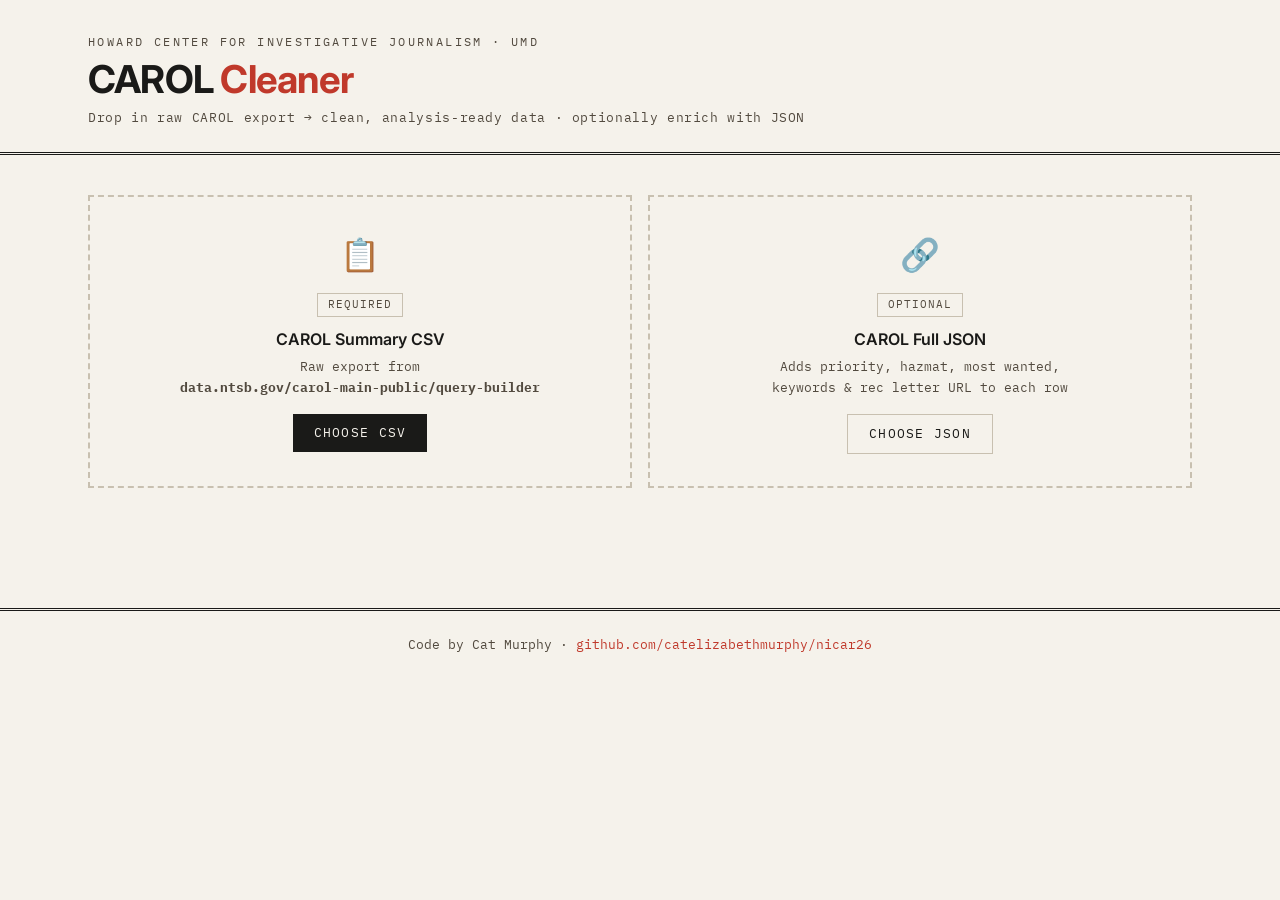
==== index.html @ fdfa16e6 "publish carol cleaner" ====
<!DOCTYPE html>
<html lang="en">
<head>
<meta charset="UTF-8">
<meta name="viewport" content="width=device-width, initial-scale=1.0">
<title>CAROL Cleaner</title>
<link href="https://fonts.googleapis.com/css2?family=Inter:wght@400;500;600;700&family=IBM+Plex+Mono:wght@400;500&display=swap" rel="stylesheet">
<link rel="stylesheet" href="carol_cleaner.css">
</head>
<body>

<header>
  <div class="header-inner">
    <div class="masthead-label">Howard Center for Investigative Journalism · UMD</div>
    <h1>CAROL <span>Cleaner</span></h1>
    <div class="byline">Drop in raw CAROL export → clean, analysis-ready data · optionally enrich with JSON</div>
  </div>
</header>

<main>
  <div class="upload-row">
    <div class="drop-zone" id="drop-zone-csv">
      <span class="drop-icon">📋</span>
      <div class="dz-tag" id="csv-tag">Required</div>
      <h2>CAROL Summary CSV</h2>
      <p>Raw export from<br><strong>data.ntsb.gov/carol-main-public/query-builder</strong></p>
      <label class="file-btn" for="file-input-csv">Choose CSV</label>
      <input type="file" id="file-input-csv" accept=".csv">
      <div class="loaded-name" id="csv-loaded-name"></div>
    </div>
    <div class="drop-zone" id="drop-zone-json">
      <span class="drop-icon">🔗</span>
      <div class="dz-tag" id="json-tag">Optional</div>
      <h2>CAROL Full JSON</h2>
      <p>Adds priority, hazmat, most wanted,<br>keywords &amp; rec letter URL to each row</p>
      <label class="file-btn secondary" for="file-input-json">Choose JSON</label>
      <input type="file" id="file-input-json" accept=".json">
      <div class="loaded-name" id="json-loaded-name"></div>
    </div>
  </div>

  <div id="log-section">
    <div class="log-label">Processing log</div>
    <div id="log"></div>
  </div>

  <div id="stats-bar">
    <div class="stat"><div class="stat-num" id="stat-rows">—</div><div class="stat-label">Total Rows</div></div>
    <div class="stat"><div class="stat-num" id="stat-recs">—</div><div class="stat-label">Unique Recs</div></div>
    <div class="stat"><div class="stat-num" id="stat-open">—</div><div class="stat-label">Open</div></div>
    <div class="stat"><div class="stat-num" id="stat-closed">—</div><div class="stat-label">Closed</div></div>
  </div>

  <div id="table-section">
    <div class="table-header">
      <div class="table-title">Clean Data</div>
      <div class="table-controls">
        <input type="text" id="search" placeholder="Search any column…">
        <select id="status-filter">
          <option value="">All statuses</option>
          <option value="Open">Open</option>
          <option value="Closed">Closed</option>
        </select>
        <button class="download-btn" id="download-btn">↓ Download CSV</button>
      </div>
    </div>
    <div class="table-wrap">
      <table>
        <thead id="table-head"></thead>
        <tbody id="table-body"></tbody>
      </table>
    </div>
    <div class="pagination">
      <span id="page-info"></span>
      <div class="page-btns" id="page-btns"></div>
    </div>
  </div>
</main>

<footer>
  <div class="footer-inner">
    <div class="footer-credit">Code by Cat Murphy · <a href="https://github.com/catelizabethmurphy/nicar26" target="_blank" rel="noopener">github.com/catelizabethmurphy/nicar26</a></div>
  </div>
</footer>

<div class="modal-overlay" id="modal-overlay">
  <div class="modal">
    <div class="modal-header">
      <div>
        <div class="modal-srid" id="modal-srid"></div>
        <div class="modal-title" id="modal-recipient"></div>
      </div>
      <button class="modal-close" id="modal-close">✕ Close</button>
    </div>
    <div class="modal-body">
      <div class="modal-rec-text" id="modal-rec-text"></div>

      <div class="modal-section-label">From CSV</div>
      <div class="modal-grid" id="modal-grid-csv"></div>

      <div class="modal-enriched" id="modal-enriched">
        <div class="modal-section-label">From JSON</div>
        <div class="modal-grid" id="modal-grid-json"></div>
      </div>

      <div class="modal-links" id="modal-links"></div>
    </div>
  </div>
</div>

<script src="carol_cleaner.js"></script>
</body>
</html>
---- carol_cleaner.css ----
*, *::before, *::after { box-sizing: border-box; margin: 0; padding: 0; }
:root {
  --ink: #1a1a18; --paper: #f5f2eb; --accent: #c0392b;
  --rule: #c8c0b0; --muted: #524a3f;
  --mono: 'IBM Plex Mono', monospace; --sans: 'Inter', -apple-system, system-ui, sans-serif;
}
body { background: var(--paper); color: var(--ink); font-family: var(--sans); min-height: 100vh; line-height: 1.6; }

header { border-bottom: 3px double var(--ink); }
.header-inner { max-width: 1200px; margin: 0 auto; padding: 2rem 3rem 1.5rem; }
.masthead-label { font-family: var(--mono); font-size: 0.75rem; letter-spacing: 0.2em; text-transform: uppercase; color: var(--muted); margin-bottom: 0.4rem; }
h1 { font-size: clamp(1.6rem, 3vw, 2.4rem); font-weight: 700; line-height: 1.1; letter-spacing: -0.02em; }
h1 span { color: var(--accent); }
.byline { font-family: var(--mono); font-size: 0.8rem; color: var(--muted); letter-spacing: 0.05em; margin-top: 0.5rem; }

main { padding: 2.5rem 3rem; max-width: 1200px; margin: 0 auto; }

/* Upload row */
.upload-row { display: grid; grid-template-columns: 1fr 1fr; gap: 1rem; margin-bottom: 2rem; }

.drop-zone {
  border: 2px dashed var(--rule); padding: 2rem 1.5rem; text-align: center;
  cursor: pointer; transition: border-color 0.2s, background 0.2s;
}
.drop-zone:hover, .drop-zone.dragover { border-color: var(--ink); background: rgba(0,0,0,0.02); }
.drop-zone.loaded { border-color: #8bc34a; border-style: solid; }

.drop-icon { font-size: 2rem; margin-bottom: 0.6rem; display: block; }
.drop-zone h2 { font-size: 1rem; font-weight: 600; margin-bottom: 0.3rem; }
.drop-zone p { font-family: var(--mono); font-size: 0.8rem; color: var(--muted); line-height: 1.6; }

.dz-tag {
  display: inline-block; font-family: var(--mono); font-size: 0.7rem; letter-spacing: 0.1em;
  text-transform: uppercase; padding: 0.15rem 0.6rem; border: 1px solid var(--rule);
  color: var(--muted); margin-bottom: 0.6rem;
}
.drop-zone.loaded .dz-tag { border-color: #8bc34a; color: #155724; background: #d4edda; }

.file-btn {
  display: inline-block; margin-top: 1rem; padding: 0.55rem 1.3rem;
  background: var(--ink); color: var(--paper); font-family: var(--mono);
  font-size: 0.8rem; letter-spacing: 0.1em; text-transform: uppercase;
  cursor: pointer; border: none; transition: background 0.15s;
}
.file-btn:hover { background: var(--accent); }
.file-btn.secondary { background: transparent; color: var(--ink); border: 1px solid var(--rule); }
.file-btn.secondary:hover { background: var(--ink); color: var(--paper); }

#file-input-csv, #file-input-json { display: none; }
.loaded-name { font-family: var(--mono); font-size: 0.75rem; color: #155724; margin-top: 0.6rem; display: none; }
.drop-zone.loaded .loaded-name { display: block; }

/* Log */
#log-section { display: none; margin-bottom: 2rem; }
.log-label { font-family: var(--mono); font-size: 0.75rem; letter-spacing: 0.15em; text-transform: uppercase; color: var(--muted); margin-bottom: 0.5rem; display: flex; align-items: center; gap: 0.5rem; }
.log-label::after { content: ''; flex: 1; height: 1px; background: var(--rule); }
#log { background: #1a1a18; color: #a8d8a8; font-family: var(--mono); font-size: 0.85rem; line-height: 1.8; padding: 1.25rem 1.5rem; overflow-y: auto; max-height: 200px; }
#log .step { color: #f0e68c; } #log .ok { color: #a8d8a8; } #log .info { color: #87ceeb; } #log .warn { color: #ffa07a; }

/* Stats */
#stats-bar { display: none; grid-template-columns: repeat(4, 1fr); gap: 1px; background: var(--rule); border: 1px solid var(--rule); margin-bottom: 2rem; }
.stat { background: var(--paper); padding: 1rem 1.25rem; text-align: center; }
.stat-num { font-family: var(--mono); font-size: 1.6rem; font-weight: 500; color: var(--accent); line-height: 1; margin-bottom: 0.3rem; }
.stat-label { font-family: var(--mono); font-size: 0.7rem; letter-spacing: 0.12em; text-transform: uppercase; color: var(--muted); }

/* Table */
#table-section { display: none; }
.table-header { display: flex; justify-content: space-between; align-items: center; margin-bottom: 1rem; gap: 1rem; flex-wrap: wrap; }
.table-title { font-size: 1rem; font-weight: 600; }
.table-controls { display: flex; gap: 0.5rem; align-items: center; flex-wrap: wrap; }

input[type="text"] { font-family: var(--mono); font-size: 0.85rem; padding: 0.5rem 0.85rem; border: 1px solid var(--rule); background: white; outline: none; width: 220px; transition: border-color 0.15s; }
input[type="text"]:focus { border-color: var(--ink); }
select { font-family: var(--mono); font-size: 0.85rem; padding: 0.5rem 0.85rem; border: 1px solid var(--rule); background: white; outline: none; cursor: pointer; }
.download-btn { padding: 0.5rem 1.1rem; background: var(--accent); color: white; font-family: var(--mono); font-size: 0.8rem; letter-spacing: 0.08em; text-transform: uppercase; cursor: pointer; border: none; transition: opacity 0.15s; }
.download-btn:hover { opacity: 0.85; }

.table-wrap { overflow-x: auto; border: 1px solid var(--rule); }
table { width: 100%; border-collapse: collapse; font-size: 0.9rem; }
thead { background: var(--ink); color: var(--paper); position: sticky; top: 0; }
th { font-family: var(--mono); font-size: 0.72rem; letter-spacing: 0.08em; text-transform: uppercase; padding: 0.75rem 0.95rem; text-align: left; white-space: nowrap; cursor: pointer; user-select: none; }
th:hover { background: #333; }
th.sorted-asc::after { content: ' ↑'; color: var(--accent); }
th.sorted-desc::after { content: ' ↓'; color: var(--accent); }
td { padding: 0.65rem 0.95rem; border-bottom: 1px solid var(--rule); vertical-align: top; max-width: 260px; overflow: hidden; text-overflow: ellipsis; white-space: nowrap; }
tr:nth-child(even) td { background: rgba(0,0,0,0.02); }
tr:hover td { background: rgba(192,57,43,0.05); }
tbody tr { cursor: pointer; }

.badge { display: inline-block; font-family: var(--mono); font-size: 0.7rem; letter-spacing: 0.05em; padding: 0.2rem 0.55rem; white-space: nowrap; }
.badge-open     { background: #fef3cd; color: #7d5a00; border: 1px solid #f0c040; }
.badge-closed   { background: #d4edda; color: #155724; border: 1px solid #8bc34a; }
.badge-other    { background: #e8e8e8; color: #555;    border: 1px solid #ccc; }
.badge-urgent   { background: #fde8e8; color: #7b1a1a; border: 1px solid #e88; }
.badge-true     { background: #c8e6c9; color: #1b5e20; border: 1px solid #66bb6a; font-weight: 500; }
.badge-false    { background: #e0e0e0; color: #424242; border: 1px solid #9e9e9e; }

.pagination { display: flex; align-items: center; justify-content: space-between; margin-top: 1rem; font-family: var(--mono); font-size: 0.8rem; color: var(--muted); flex-wrap: wrap; gap: 0.5rem; }
.page-btns { display: flex; gap: 0.25rem; }
.page-btns button { padding: 0.35rem 0.7rem; border: 1px solid var(--rule); background: var(--paper); font-family: var(--mono); font-size: 0.8rem; cursor: pointer; transition: background 0.1s; }
.page-btns button:hover, .page-btns button.active { background: var(--ink); color: var(--paper); border-color: var(--ink); }

/* Modal */
.modal-overlay { display: none; position: fixed; inset: 0; background: rgba(26,26,24,0.65); z-index: 100; align-items: center; justify-content: center; padding: 2rem; backdrop-filter: blur(2px); }
.modal-overlay.open { display: flex; }
.modal { background: var(--paper); border: 2px solid var(--ink); max-width: 800px; width: 100%; max-height: 88vh; overflow-y: auto; animation: modalIn 0.18s ease; }
@keyframes modalIn { from { opacity:0; transform:translateY(12px); } to { opacity:1; transform:translateY(0); } }

.modal-header { border-bottom: 2px solid var(--ink); padding: 1.25rem 1.5rem; display: flex; justify-content: space-between; align-items: flex-start; gap: 1rem; position: sticky; top: 0; background: var(--paper); z-index: 1; }
.modal-srid { font-family: var(--mono); font-size: 0.75rem; letter-spacing: 0.15em; text-transform: uppercase; color: var(--accent); margin-bottom: 0.3rem; }
.modal-title { font-size: 1.05rem; font-weight: 600; line-height: 1.3; }
.modal-close { background: none; border: 1px solid var(--rule); font-family: var(--mono); font-size: 0.8rem; cursor: pointer; padding: 0.2rem 0.6rem; color: var(--muted); flex-shrink: 0; transition: border-color 0.15s, color 0.15s; }
.modal-close:hover { border-color: var(--ink); color: var(--ink); }

.modal-body { padding: 1.5rem; }
.modal-rec-text { font-size: 1rem; line-height: 1.7; border-left: 3px solid var(--accent); padding-left: 1rem; margin-bottom: 1.5rem; }

.modal-section-label { font-family: var(--mono); font-size: 0.7rem; letter-spacing: 0.15em; text-transform: uppercase; color: var(--muted); margin-bottom: 0.5rem; margin-top: 2.5rem; display: flex; align-items: center; gap: 0.5rem; }
.modal-section-label::after { content: ''; flex: 1; height: 1px; background: var(--rule); }
.modal-section-label:first-child { margin-top: 0; }

.modal-grid { display: grid; grid-template-columns: 1fr 1fr; gap: 1px; background: var(--rule); border: 1px solid var(--rule); margin-bottom: 1rem; }
.modal-field { background: var(--paper); padding: 0.7rem 1rem; }
.modal-field.full-width { grid-column: 1 / -1; }
.modal-field-label { font-family: var(--mono); font-size: 0.68rem; letter-spacing: 0.12em; text-transform: uppercase; color: var(--muted); margin-bottom: 0.25rem; }
.modal-field-value { font-size: 0.92rem; line-height: 1.5; word-break: break-word; }

.modal-enriched { display: none; }
.modal-enriched.visible { display: block; }

.modal-links { display: flex; gap: 0.5rem; flex-wrap: wrap; margin-top: 1.25rem; }
.modal-link { font-family: var(--mono); font-size: 0.75rem; letter-spacing: 0.08em; text-transform: uppercase; padding: 0.4rem 0.9rem; border: 1px solid var(--ink); color: var(--ink); text-decoration: none; transition: background 0.15s, color 0.15s; }
.modal-link:hover { background: var(--ink); color: var(--paper); }

/* Footer */
footer { border-top: 3px double var(--ink); margin-top: 3rem; }
.footer-inner { max-width: 1200px; margin: 0 auto; padding: 1.5rem 3rem; text-align: center; }
.footer-credit { font-family: var(--mono); font-size: 0.8rem; color: var(--muted); }
.footer-credit a { color: var(--accent); text-decoration: none; border-bottom: 1px solid transparent; transition: border-color 0.15s; }
.footer-credit a:hover { border-bottom-color: var(--accent); }

@media (max-width: 700px) {
  .header-inner, main { padding: 1.25rem; }
  .footer-inner { padding: 1.25rem; }
  .upload-row { grid-template-columns: 1fr; }
  #stats-bar { grid-template-columns: repeat(2,1fr); }
  td { max-width: 140px; }
  .modal-grid { grid-template-columns: 1fr; }
}
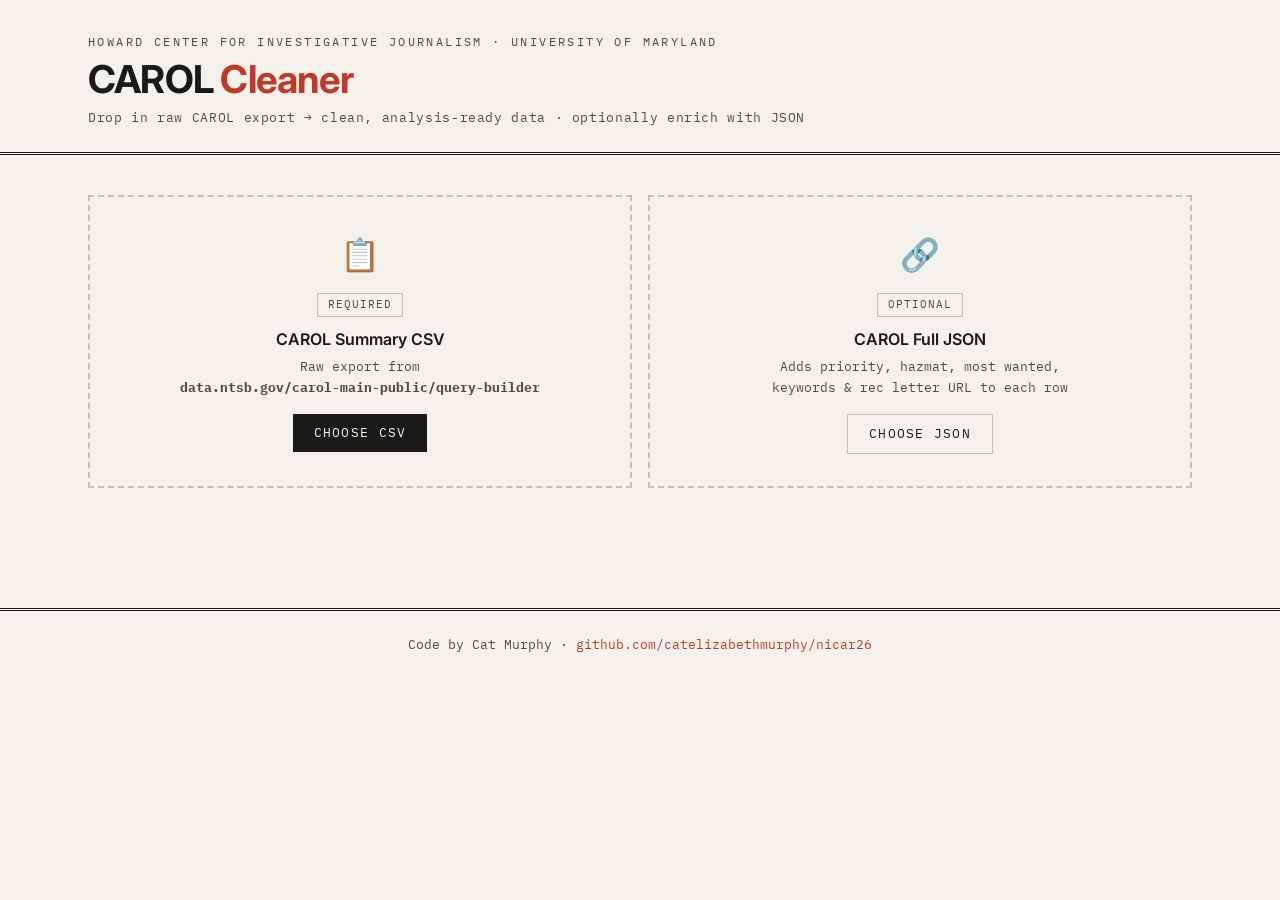
==== commit 5eab2f4a: "Update index.html" ====
--- a/index.html
+++ b/index.html
@@ -11,7 +11,7 @@
 
 <header>
   <div class="header-inner">
-    <div class="masthead-label">Howard Center for Investigative Journalism · UMD</div>
+    <div class="masthead-label">Howard Center for Investigative Journalism · University of Maryland</div>
     <h1>CAROL <span>Cleaner</span></h1>
     <div class="byline">Drop in raw CAROL export → clean, analysis-ready data · optionally enrich with JSON</div>
   </div>
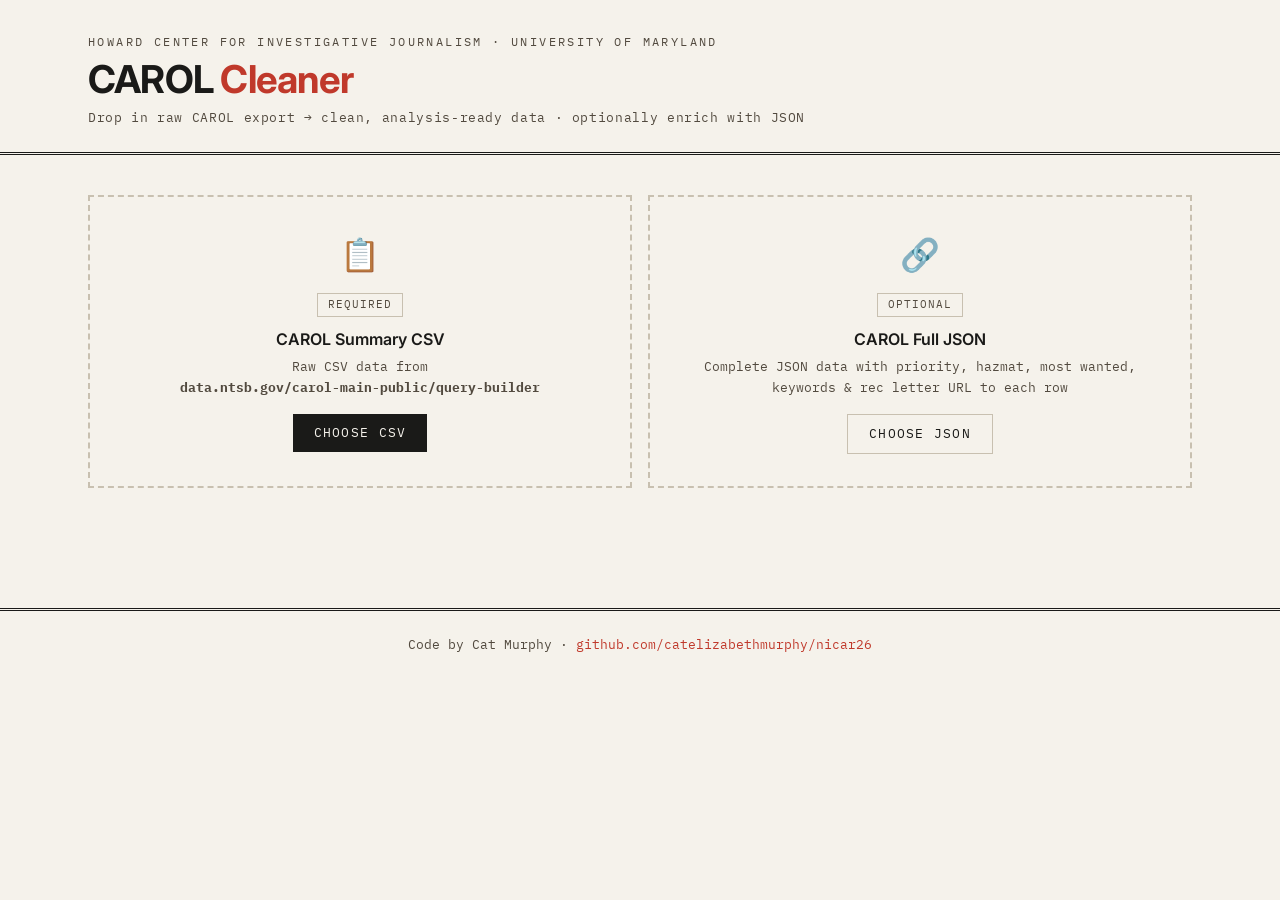
==== commit 3bce4dfe: "update" ====
--- a/index.html
+++ b/index.html
@@ -23,7 +23,7 @@
       <span class="drop-icon">📋</span>
       <div class="dz-tag" id="csv-tag">Required</div>
       <h2>CAROL Summary CSV</h2>
-      <p>Raw export from<br><strong>data.ntsb.gov/carol-main-public/query-builder</strong></p>
+      <p>Raw CSV data from<br><strong>data.ntsb.gov/carol-main-public/query-builder</strong></p>
       <label class="file-btn" for="file-input-csv">Choose CSV</label>
       <input type="file" id="file-input-csv" accept=".csv">
       <div class="loaded-name" id="csv-loaded-name"></div>
@@ -32,7 +32,7 @@
       <span class="drop-icon">🔗</span>
       <div class="dz-tag" id="json-tag">Optional</div>
       <h2>CAROL Full JSON</h2>
-      <p>Adds priority, hazmat, most wanted,<br>keywords &amp; rec letter URL to each row</p>
+      <p>Complete JSON data with priority, hazmat, most wanted,<br>keywords &amp; rec letter URL to each row</p>
       <label class="file-btn secondary" for="file-input-json">Choose JSON</label>
       <input type="file" id="file-input-json" accept=".json">
       <div class="loaded-name" id="json-loaded-name"></div>
--- a/carol_cleaner.css
+++ b/carol_cleaner.css
@@ -76,7 +76,7 @@
 .download-btn:hover { opacity: 0.85; }
 
 .table-wrap { overflow-x: auto; border: 1px solid var(--rule); }
-table { width: 100%; border-collapse: collapse; font-size: 0.9rem; }
+table { width: max-content; min-width: 100%; border-collapse: collapse; font-size: 0.9rem; }
 thead { background: var(--ink); color: var(--paper); position: sticky; top: 0; }
 th { font-family: var(--mono); font-size: 0.72rem; letter-spacing: 0.08em; text-transform: uppercase; padding: 0.75rem 0.95rem; text-align: left; white-space: nowrap; cursor: pointer; user-select: none; }
 th:hover { background: #333; }
@@ -108,20 +108,22 @@
 
 .modal-header { border-bottom: 2px solid var(--ink); padding: 1.25rem 1.5rem; display: flex; justify-content: space-between; align-items: flex-start; gap: 1rem; position: sticky; top: 0; background: var(--paper); z-index: 1; }
 .modal-srid { font-family: var(--mono); font-size: 0.75rem; letter-spacing: 0.15em; text-transform: uppercase; color: var(--accent); margin-bottom: 0.3rem; }
-.modal-title { font-size: 1.05rem; font-weight: 600; line-height: 1.3; }
+.modal-title { font-size: 1.3rem; font-weight: 600; line-height: 1.3; }
 .modal-close { background: none; border: 1px solid var(--rule); font-family: var(--mono); font-size: 0.8rem; cursor: pointer; padding: 0.2rem 0.6rem; color: var(--muted); flex-shrink: 0; transition: border-color 0.15s, color 0.15s; }
 .modal-close:hover { border-color: var(--ink); color: var(--ink); }
 
 .modal-body { padding: 1.5rem; }
-.modal-rec-text { font-size: 1rem; line-height: 1.7; border-left: 3px solid var(--accent); padding-left: 1rem; margin-bottom: 1.5rem; }
+.modal-rec-text { font-size: 1rem; line-height: 1.7; font-style: italic; margin-bottom: 1.5rem; }
 
 .modal-section-label { font-family: var(--mono); font-size: 0.7rem; letter-spacing: 0.15em; text-transform: uppercase; color: var(--muted); margin-bottom: 0.5rem; margin-top: 2.5rem; display: flex; align-items: center; gap: 0.5rem; }
 .modal-section-label::after { content: ''; flex: 1; height: 1px; background: var(--rule); }
 .modal-section-label:first-child { margin-top: 0; }
 
-.modal-grid { display: grid; grid-template-columns: 1fr 1fr; gap: 1px; background: var(--rule); border: 1px solid var(--rule); margin-bottom: 1rem; }
-.modal-field { background: var(--paper); padding: 0.7rem 1rem; }
-.modal-field.full-width { grid-column: 1 / -1; }
+.modal-grid { display: grid; grid-template-columns: 1fr 1fr; border: 1px solid var(--rule); margin-bottom: 1rem; }
+.modal-field { background: var(--paper); padding: 0.7rem 1rem; border-right: 1px solid var(--rule); border-bottom: 1px solid var(--rule); }
+.modal-field:nth-child(even) { border-right: none; }
+.modal-field:nth-last-child(-n+2) { border-bottom: none; }
+.modal-field.full-width { grid-column: 1 / -1; border-right: none; }
 .modal-field-label { font-family: var(--mono); font-size: 0.68rem; letter-spacing: 0.12em; text-transform: uppercase; color: var(--muted); margin-bottom: 0.25rem; }
 .modal-field-value { font-size: 0.92rem; line-height: 1.5; word-break: break-word; }
 
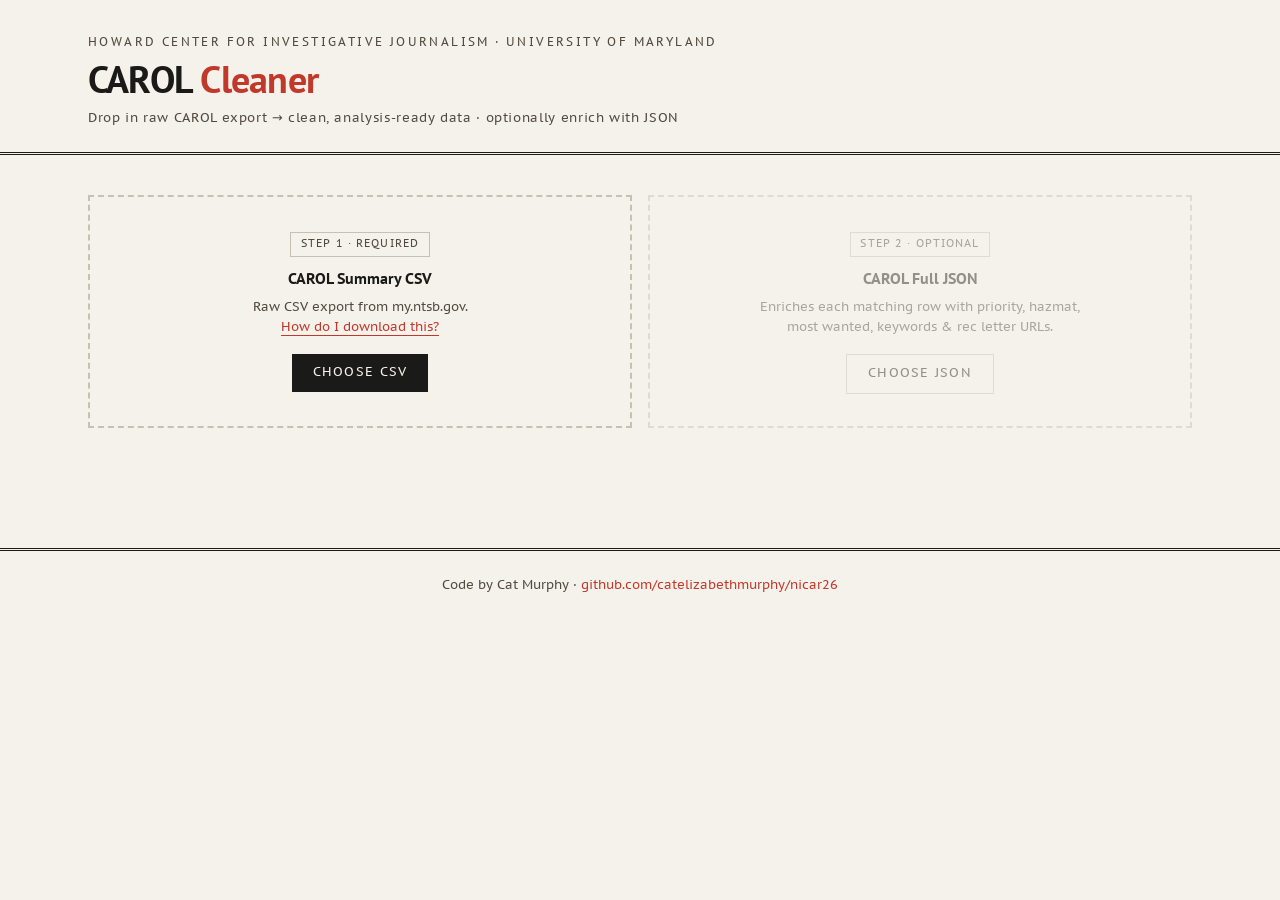
==== commit b9b2adce: "update for IRE" ====
--- a/index.html
+++ b/index.html
@@ -4,7 +4,7 @@
 <meta charset="UTF-8">
 <meta name="viewport" content="width=device-width, initial-scale=1.0">
 <title>CAROL Cleaner</title>
-<link href="https://fonts.googleapis.com/css2?family=Inter:wght@400;500;600;700&family=IBM+Plex+Mono:wght@400;500&display=swap" rel="stylesheet">
+<link href="https://fonts.googleapis.com/css2?family=PT+Sans:ital,wght@0,400;0,700;1,400;1,700&family=PT+Sans+Caption:wght@400;700&display=swap" rel="stylesheet">
 <link rel="stylesheet" href="carol_cleaner.css">
 </head>
 <body>
@@ -20,19 +20,17 @@
 <main>
   <div class="upload-row">
     <div class="drop-zone" id="drop-zone-csv">
-      <span class="drop-icon">📋</span>
-      <div class="dz-tag" id="csv-tag">Required</div>
+      <div class="dz-tag" id="csv-tag">Step 1 · required</div>
       <h2>CAROL Summary CSV</h2>
-      <p>Raw CSV data from<br><strong>data.ntsb.gov/carol-main-public/query-builder</strong></p>
+      <p>Raw CSV export from my.ntsb.gov.<br><a class="guide-link" href="#" id="guide-link">How do I download this?</a></p>
       <label class="file-btn" for="file-input-csv">Choose CSV</label>
       <input type="file" id="file-input-csv" accept=".csv">
       <div class="loaded-name" id="csv-loaded-name"></div>
     </div>
-    <div class="drop-zone" id="drop-zone-json">
-      <span class="drop-icon">🔗</span>
-      <div class="dz-tag" id="json-tag">Optional</div>
+    <div class="drop-zone disabled" id="drop-zone-json">
+      <div class="dz-tag" id="json-tag">Step 2 · optional</div>
       <h2>CAROL Full JSON</h2>
-      <p>Complete JSON data with priority, hazmat, most wanted,<br>keywords &amp; rec letter URL to each row</p>
+      <p>Enriches each matching row with priority, hazmat,<br>most wanted, keywords &amp; rec letter URLs.</p>
       <label class="file-btn secondary" for="file-input-json">Choose JSON</label>
       <input type="file" id="file-input-json" accept=".json">
       <div class="loaded-name" id="json-loaded-name"></div>
@@ -40,7 +38,7 @@
   </div>
 
   <div id="log-section">
-    <div class="log-label">Processing log</div>
+    <div class="log-label">What the cleaner did</div>
     <div id="log"></div>
   </div>
 
@@ -53,15 +51,17 @@
 
   <div id="table-section">
     <div class="table-header">
-      <div class="table-title">Clean Data</div>
-      <div class="table-controls">
+      <div class="table-controls-left">
         <input type="text" id="search" placeholder="Search any column…">
         <select id="status-filter">
           <option value="">All statuses</option>
           <option value="Open">Open</option>
           <option value="Closed">Closed</option>
         </select>
-        <button class="download-btn" id="download-btn">↓ Download CSV</button>
+      </div>
+      <div class="table-controls-right">
+        <button class="download-btn" id="download-btn">Download CSV</button>
+        <button class="download-btn clipboard-btn" id="clipboard-btn">Copy to clipboard</button>
       </div>
     </div>
     <div class="table-wrap">
@@ -90,7 +90,7 @@
         <div class="modal-srid" id="modal-srid"></div>
         <div class="modal-title" id="modal-recipient"></div>
       </div>
-      <button class="modal-close" id="modal-close">✕ Close</button>
+      <button class="modal-close" id="modal-close">Close</button>
     </div>
     <div class="modal-body">
       <div class="modal-rec-text" id="modal-rec-text"></div>
@@ -108,6 +108,33 @@
   </div>
 </div>
 
+<div class="modal-overlay" id="guide-overlay">
+  <div class="modal">
+    <div class="modal-header">
+      <div>
+        <div class="modal-srid">Getting CAROL data</div>
+        <div class="modal-title">How to download your files</div>
+      </div>
+      <button class="modal-close" id="guide-close">Close</button>
+    </div>
+    <div class="modal-body">
+      <div class="modal-section-label">Summary CSV — required</div>
+      <ol class="guide-list">
+        <li>Open the new <a href="https://my.ntsb.gov/home" target="_blank" rel="noopener">CAROL site</a>.</li>
+        <li>Set the record type to <strong>Safety Recommendations</strong> and build your query (filter by mode, date, recipient, and so on).</li>
+        <li>Run the query, then use the <strong>Export</strong> / <strong>Download</strong> option and choose <strong>CSV</strong>.</li>
+        <li>Drop the file into the box, or use <strong>Choose files</strong>.</li>
+      </ol>
+      <div class="modal-section-label">Full JSON — optional</div>
+      <ol class="guide-list">
+        <li>Request the full recommendation records from the CAROL API as a JSON array.</li>
+        <li>Keep each record's <code>srid</code> field — that's how rows are matched to the CSV.</li>
+        <li>Save it as a <code>.json</code> file and drop it into the same box.</li>
+      </ol>
+    </div>
+  </div>
+</div>
+
 <script src="carol_cleaner.js"></script>
 </body>
 </html>
--- a/carol_cleaner.css
+++ b/carol_cleaner.css
@@ -2,7 +2,8 @@
 :root {
   --ink: #1a1a18; --paper: #f5f2eb; --accent: #c0392b;
   --rule: #c8c0b0; --muted: #524a3f;
-  --mono: 'IBM Plex Mono', monospace; --sans: 'Inter', -apple-system, system-ui, sans-serif;
+  /* --mono is the caption face used for labels/eyebrows; --sans is the body face */
+  --mono: 'PT Sans Caption', -apple-system, system-ui, sans-serif; --sans: 'PT Sans', -apple-system, system-ui, sans-serif;
 }
 body { background: var(--paper); color: var(--ink); font-family: var(--sans); min-height: 100vh; line-height: 1.6; }
 
@@ -24,10 +25,12 @@
 }
 .drop-zone:hover, .drop-zone.dragover { border-color: var(--ink); background: rgba(0,0,0,0.02); }
 .drop-zone.loaded { border-color: #8bc34a; border-style: solid; }
+.drop-zone.disabled { opacity: 0.45; pointer-events: none; }
 
-.drop-icon { font-size: 2rem; margin-bottom: 0.6rem; display: block; }
 .drop-zone h2 { font-size: 1rem; font-weight: 600; margin-bottom: 0.3rem; }
 .drop-zone p { font-family: var(--mono); font-size: 0.8rem; color: var(--muted); line-height: 1.6; }
+.guide-link { color: var(--accent); text-decoration: none; border-bottom: 1px solid var(--accent); }
+.guide-link:hover { color: var(--ink); border-bottom-color: var(--ink); }
 
 .dz-tag {
   display: inline-block; font-family: var(--mono); font-size: 0.7rem; letter-spacing: 0.1em;
@@ -50,30 +53,37 @@
 .loaded-name { font-family: var(--mono); font-size: 0.75rem; color: #155724; margin-top: 0.6rem; display: none; }
 .drop-zone.loaded .loaded-name { display: block; }
 
-/* Log */
+/* Report ("What the cleaner did") */
 #log-section { display: none; margin-bottom: 2rem; }
 .log-label { font-family: var(--mono); font-size: 0.75rem; letter-spacing: 0.15em; text-transform: uppercase; color: var(--muted); margin-bottom: 0.5rem; display: flex; align-items: center; gap: 0.5rem; }
 .log-label::after { content: ''; flex: 1; height: 1px; background: var(--rule); }
-#log { background: #1a1a18; color: #a8d8a8; font-family: var(--mono); font-size: 0.85rem; line-height: 1.8; padding: 1.25rem 1.5rem; overflow-y: auto; max-height: 200px; }
-#log .step { color: #f0e68c; } #log .ok { color: #a8d8a8; } #log .info { color: #87ceeb; } #log .warn { color: #ffa07a; }
+#log { background: #fff; border: 1px solid var(--rule); border-left: 3px solid var(--accent); font-family: var(--sans); font-size: 0.9rem; line-height: 1.5; padding: 0.6rem 1.25rem; overflow-y: auto; max-height: 300px; }
+#log > div { padding: 0.35rem 0; border-bottom: 1px solid rgba(0,0,0,0.05); color: var(--ink); }
+#log > div:last-child { border-bottom: none; }
+#log .step { color: var(--muted); }
+#log .ok   { color: var(--ink); }
+#log .info { color: var(--muted); font-style: italic; }
+#log .warn { color: var(--accent); font-weight: 700; }
 
 /* Stats */
-#stats-bar { display: none; grid-template-columns: repeat(4, 1fr); gap: 1px; background: var(--rule); border: 1px solid var(--rule); margin-bottom: 2rem; }
-.stat { background: var(--paper); padding: 1rem 1.25rem; text-align: center; }
-.stat-num { font-family: var(--mono); font-size: 1.6rem; font-weight: 500; color: var(--accent); line-height: 1; margin-bottom: 0.3rem; }
-.stat-label { font-family: var(--mono); font-size: 0.7rem; letter-spacing: 0.12em; text-transform: uppercase; color: var(--muted); }
+#stats-bar { display: none; grid-template-columns: repeat(4, 1fr); border-top: 2px solid var(--ink); border-bottom: 1px solid var(--rule); margin-bottom: 2rem; }
+.stat { padding: 0.85rem 1.1rem; border-right: 1px solid var(--rule); }
+.stat:last-child { border-right: none; }
+.stat-num { font-family: var(--sans); font-size: 1.5rem; font-weight: 700; color: var(--ink); line-height: 1.1; }
+.stat-label { font-family: var(--mono); font-size: 0.7rem; letter-spacing: 0.08em; text-transform: uppercase; color: var(--muted); margin-top: 0.2rem; }
 
 /* Table */
 #table-section { display: none; }
-.table-header { display: flex; justify-content: space-between; align-items: center; margin-bottom: 1rem; gap: 1rem; flex-wrap: wrap; }
-.table-title { font-size: 1rem; font-weight: 600; }
-.table-controls { display: flex; gap: 0.5rem; align-items: center; flex-wrap: wrap; }
+.table-header { display: flex; justify-content: space-between; align-items: center; margin-bottom: 1rem; gap: 1rem; }
+.table-controls-left, .table-controls-right { display: flex; gap: 0.5rem; align-items: center; }
 
 input[type="text"] { font-family: var(--mono); font-size: 0.85rem; padding: 0.5rem 0.85rem; border: 1px solid var(--rule); background: white; outline: none; width: 220px; transition: border-color 0.15s; }
 input[type="text"]:focus { border-color: var(--ink); }
 select { font-family: var(--mono); font-size: 0.85rem; padding: 0.5rem 0.85rem; border: 1px solid var(--rule); background: white; outline: none; cursor: pointer; }
 .download-btn { padding: 0.5rem 1.1rem; background: var(--accent); color: white; font-family: var(--mono); font-size: 0.8rem; letter-spacing: 0.08em; text-transform: uppercase; cursor: pointer; border: none; transition: opacity 0.15s; }
 .download-btn:hover { opacity: 0.85; }
+.clipboard-btn { background: #6c757d; }
+.clipboard-btn:hover { opacity: 0.85; }
 
 .table-wrap { overflow-x: auto; border: 1px solid var(--rule); }
 table { width: max-content; min-width: 100%; border-collapse: collapse; font-size: 0.9rem; }
@@ -119,11 +129,9 @@
 .modal-section-label::after { content: ''; flex: 1; height: 1px; background: var(--rule); }
 .modal-section-label:first-child { margin-top: 0; }
 
-.modal-grid { display: grid; grid-template-columns: 1fr 1fr; border: 1px solid var(--rule); margin-bottom: 1rem; }
-.modal-field { background: var(--paper); padding: 0.7rem 1rem; border-right: 1px solid var(--rule); border-bottom: 1px solid var(--rule); }
-.modal-field:nth-child(even) { border-right: none; }
-.modal-field:nth-last-child(-n+2) { border-bottom: none; }
-.modal-field.full-width { grid-column: 1 / -1; border-right: none; }
+.modal-grid { display: grid; grid-template-columns: 1fr 1fr; gap: 1px; background: var(--rule); border: 1px solid var(--rule); margin-bottom: 1rem; }
+.modal-field { background: var(--paper); padding: 0.7rem 1rem; }
+.modal-field.full-width { grid-column: 1 / -1; }
 .modal-field-label { font-family: var(--mono); font-size: 0.68rem; letter-spacing: 0.12em; text-transform: uppercase; color: var(--muted); margin-bottom: 0.25rem; }
 .modal-field-value { font-size: 0.92rem; line-height: 1.5; word-break: break-word; }
 
@@ -133,6 +141,13 @@
 .modal-links { display: flex; gap: 0.5rem; flex-wrap: wrap; margin-top: 1.25rem; }
 .modal-link { font-family: var(--mono); font-size: 0.75rem; letter-spacing: 0.08em; text-transform: uppercase; padding: 0.4rem 0.9rem; border: 1px solid var(--ink); color: var(--ink); text-decoration: none; transition: background 0.15s, color 0.15s; }
 .modal-link:hover { background: var(--ink); color: var(--paper); }
+
+/* Guide modal */
+.guide-list { margin: 0.4rem 0 0.5rem 1.2rem; }
+.guide-list li { font-size: 0.92rem; line-height: 1.55; margin-bottom: 0.5rem; }
+.guide-list li:last-child { margin-bottom: 0; }
+.guide-list a { color: var(--accent); }
+.guide-list code { font-family: var(--mono); font-size: 0.85em; background: rgba(0,0,0,0.05); padding: 0.05rem 0.3rem; }
 
 /* Footer */
 footer { border-top: 3px double var(--ink); margin-top: 3rem; }
